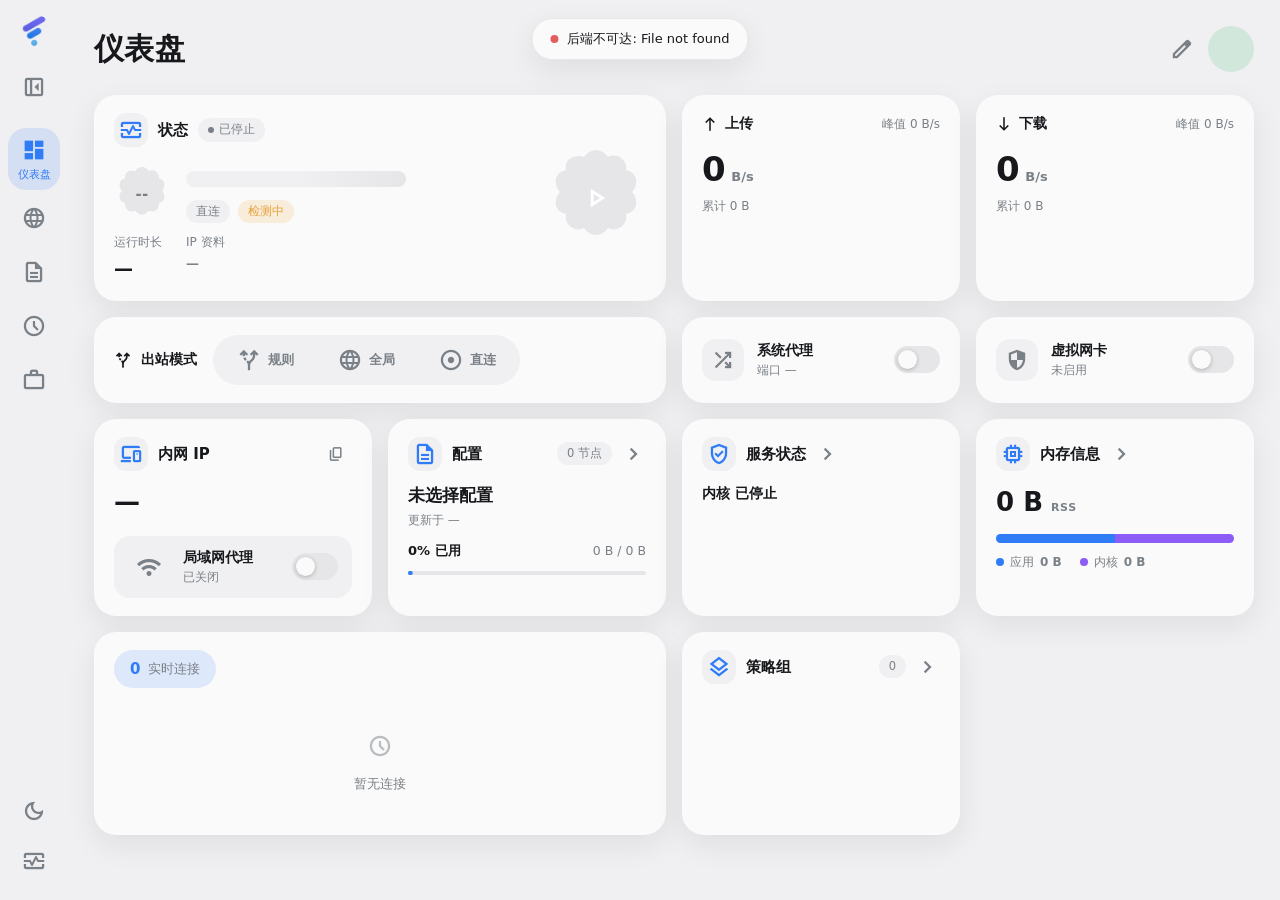
==== luci-app-flclash/webui/index.html @ 81f73d1d "refactor(ci)!: single-package apk via official Rust SDK, ImmortalWrt stable+snapshot - merge flclash" ====
<!doctype html>
<html lang="zh-CN" data-theme="dark">
<head>
  <meta charset="utf-8">
  <meta name="viewport" content="width=device-width, initial-scale=1, viewport-fit=cover">
  <meta name="theme-color" content="#0b0b0d">
  <meta name="flclash-api-base" content="/flclash/api">
  <title>FlClash</title>
  <link rel="preload" href="fonts/material-symbols.woff2" as="font" type="font/woff2" crossorigin>
  <link rel="icon" href="img/icon.png" type="image/png">
  <link rel="stylesheet" href="css/app.css">
  <link rel="stylesheet" href="css/views.css">
</head>
<body>
  <div class="app-shell">
    <aside class="rail" id="rail">
      <div class="brand" aria-hidden="true"><img src="img/icon.png" alt="" width="30" height="30"></div>
      <button class="rail-btn rail-top" id="rail-collapse" type="button" aria-label="收起导航" data-icon="sidebar"></button>
      <nav class="rail-nav" id="rail-nav" aria-label="主导航"></nav>
      <div class="rail-foot">
        <button class="rail-btn" id="rail-theme" type="button" aria-label="切换主题" data-icon="theme"></button>
        <button class="rail-btn" id="rail-status" type="button" aria-label="核心状态" data-icon="status"></button>
      </div>
    </aside>

    <main class="main">
      <header class="app-header">
        <div class="header-copy">
          <h1 id="page-title">仪表盘</h1>
          <div class="header-mini" id="header-mini" aria-hidden="true">
            <span class="mini-row"><i data-icon="arrowUp" data-icon-size="12"></i><b id="mini-up">0 B/s</b></span>
            <span class="mini-row"><i data-icon="arrowDown" data-icon-size="12"></i><b id="mini-down">0 B/s</b></span>
          </div>
          <p class="header-sub" id="page-sub"></p>
        </div>
        <div class="header-actions">
          <div class="header-traffic" id="header-traffic" aria-hidden="true"></div>
          <button class="icon-button layout-edit" id="layout-edit" type="button" aria-label="编辑仪表盘" title="编辑仪表盘" data-icon="edit"></button>
          <button class="round-action is-ok" id="core-status" type="button" aria-label="核心状态" title="核心状态"></button>
        </div>
      </header>
      <section class="view-root" id="view-root" aria-live="polite"></section>
    </main>
  </div>

  <nav class="bottom-nav" id="bottom-nav" aria-label="移动导航"></nav>

  <div class="sheet-backdrop" id="sheet-backdrop" hidden></div>
  <section class="sheet" id="sheet" role="dialog" aria-modal="true" aria-hidden="true" aria-labelledby="sheet-title">
    <header class="sheet-head">
      <div class="sheet-handle" aria-hidden="true"></div>
      <h2 class="sheet-title" id="sheet-title"></h2>
      <button class="icon-button" id="sheet-close" type="button" aria-label="关闭" data-icon="close"></button>
    </header>
    <div class="sheet-body" id="sheet-body"></div>
  </section>

  <div class="toast-stack" id="toast-stack" aria-live="polite"></div>
  <div class="boot-splash" id="boot-splash"><span class="spinner"></span></div>

  <script src="js/config.js"></script>
  <script src="js/icons.js"></script>
  <script src="js/ui.js"></script>
  <script src="js/mock.js"></script>
  <script src="js/api.js"></script>
  <script src="js/views/proxies.js"></script>
  <script src="js/views/profiles.js"></script>
  <script src="js/views/requests.js"></script>
  <script src="js/views/logs.js"></script>
  <script src="js/views/rules.js"></script>
  <script src="js/views/dns.js"></script>
  <script src="js/views/tools.js"></script>
  <script src="js/views/settings.js"></script>
  <script src="js/views.js"></script>
  <script src="js/app.js"></script>
</body>
</html>
---- luci-app-flclash/webui/css/app.css ----
/* FlClash WebUI — design system & shell. Tokens mirror the desktop client:
 * light/dark Material palettes, 24px cards, pill segments, nav rail. */

:root {
  --radius-card: 22px;
  --radius-tile: 16px;
  --radius-pill: 999px;
  --primary: #2f7cf6;
  --primary-soft: rgba(47, 124, 246, 0.14);
  --ok: #2fb56b;
  --ok-soft: rgba(47, 181, 107, 0.16);
  --warn: #e8a23b;
  --warn-soft: rgba(232, 162, 59, 0.16);
  --bad: #e35d5d;
  --bad-soft: rgba(227, 93, 93, 0.16);
  --chart-up: #2f7cf6;
  --chart-down: #8b5cf6;
  --ease: cubic-bezier(0.22, 0.61, 0.36, 1);
}

html[data-theme='light'] {
  color-scheme: light;
  /* SurfaceLevel tones: page 94 / card 98 / block / inset */
  --bg: #f0f0f2;
  --bg-soft: #e9e9ec;
  --card: #fafafa;
  --tile: #f0f0f2;
  --tile-deep: #e6e6e9;
  --text: #17181c;
  --muted: #7a8087;
  --line: rgba(23, 24, 28, 0.08);
  --scrim: rgba(0, 0, 0, 0.32);
  --shadow: 0 10px 30px rgba(23, 24, 28, 0.08);
}

html[data-theme='dark'] {
  color-scheme: dark;
  /* Dark only lightens: tones 6 / 15 / 21 / 27 */
  --bg: #101010;
  --bg-soft: #17171a;
  --card: #26262b;
  --tile: #36363c;
  --tile-deep: #45454c;
  --text: #f2f3f5;
  --muted: #9aa0a9;
  --line: rgba(242, 243, 245, 0.07);
  --primary: #4a8cf7;
  --primary-soft: rgba(74, 140, 247, 0.20);
  --shadow: 0 12px 34px rgba(0, 0, 0, 0.42);
}

* { box-sizing: border-box; -webkit-tap-highlight-color: transparent; }

@font-face {
  font-family: 'Material Symbols Outlined';
  font-style: normal;
  font-weight: 100 700;
  src: url('../fonts/material-symbols.woff2') format('woff2');
  font-display: block;
}

.ms {
  font-family: 'Material Symbols Outlined';
  font-weight: normal;
  font-style: normal;
  /* Material Symbols glyphs sit ~0.16em below the em-box center because the
   * font baseline is low. Compensate so the ink is geometrically centered in
   * any fixed square box. flex centering + translateY gives true 1:1 centering. */
  line-height: 1;
  display: inline-flex;
  align-items: center;
  justify-content: center;
  flex: 0 0 auto;
  white-space: nowrap;
  letter-spacing: normal;
  text-transform: none;
  word-wrap: normal;
  direction: ltr;
  -webkit-font-feature-settings: 'liga';
  -webkit-font-smoothing: antialiased;
  font-variation-settings: 'FILL' 0, 'wght' 500, 'GRAD' 0, 'opsz' 24;
  user-select: none;
}
.is-active .ms, .is-on .ms, .ms.fill { font-variation-settings: 'FILL' 1, 'wght' 500, 'GRAD' 0, 'opsz' 24; }

html, body {
  margin: 0;
  padding: 0;
  background: var(--bg);
  color: var(--text);
  font-family: 'PingFang SC', 'Microsoft YaHei', 'Segoe UI', system-ui, -apple-system, sans-serif;
  font-size: 14px;
  line-height: 1.5;
  overflow-x: clip;
  transition: background 0.3s var(--ease), color 0.3s var(--ease);
}

button { font-family: inherit; color: inherit; }
svg { display: block; }

/* ------------------------------------------------------------------ shell */

.app-shell {
  display: flex;
  min-height: 100vh;
}

/* Navigation rail (desktop) — icon-only, narrow, like the desktop client */
.rail {
  width: 68px;
  flex: 0 0 68px;
  display: flex;
  flex-direction: column;
  align-items: center;
  padding: 14px 0 18px;
  gap: 10px;
  position: sticky;
  top: 0;
  height: 100vh;
}

.rail-top { margin-bottom: 2px; }
.rail .brand { margin: 2px 0 4px; }
.rail .brand img { border-radius: 9px; }

.rail-btn {
  width: 42px; height: 42px;
  display: grid; place-items: center;
  border: none; background: transparent;
  border-radius: 14px;
  color: var(--muted);
  cursor: pointer;
  transition: background 0.2s var(--ease), color 0.2s var(--ease), transform 0.15s var(--ease);
}
.rail-btn:hover { background: var(--tile); color: var(--text); }
.rail-btn:active { transform: scale(0.92); }
.rail-btn.is-off { color: var(--warn); }

.rail-nav {
  display: flex; flex-direction: column; gap: 6px;
  margin-top: 8px;
  flex: 1;
}

.rail-item {
  width: 52px;
  padding: 10px 0 8px;
  display: flex; flex-direction: column; align-items: center; gap: 3px;
  border: none; background: transparent;
  border-radius: 18px;
  color: var(--muted);
  cursor: pointer;
  position: relative;
  transition: background 0.22s var(--ease), color 0.22s var(--ease);
}
.rail-item .rail-label { font-size: 0px; letter-spacing: 0; }
.rail-item:hover .rail-label { font-size: 10.5px; }
.rail-item:hover { color: var(--text); }
.rail-item.is-active {
  color: var(--primary);
  background: var(--primary-soft);
}
.rail-item.is-active .rail-label { font-size: 10.5px; color: var(--primary); }

.rail-foot { display: flex; flex-direction: column; align-items: center; gap: 8px; }
.rail-version { font-size: 10px; color: var(--muted); opacity: 0.7; }

/* Main column */
.main {
  flex: 1;
  min-width: 0;
  display: flex;
  flex-direction: column;
  padding: 0 26px 34px;
  max-width: 1280px;
  margin: 0 auto;
}

.app-header {
  display: flex;
  align-items: flex-start;
  justify-content: space-between;
  padding: 26px 0 20px;
  gap: 16px;
}

.header-copy h1 {
  margin: 0;
  font-size: 30px;
  font-weight: 800;
  letter-spacing: 0.01em;
}

.header-sub { margin: 4px 0 0; color: var(--muted); font-size: 13px; }

.header-mini { display: none; gap: 10px; margin-top: 6px; }
.header-mini .mini-row { display: inline-flex; align-items: center; gap: 4px; color: var(--muted); font-size: 12px; }
.header-mini .mini-row b { color: var(--text); font-weight: 600; }
.header-mini .mini-row i { display: inline-grid; place-items: center; }

.header-actions { display: flex; align-items: center; gap: 12px; }

.header-traffic { display: flex; gap: 14px; }
.header-traffic span {
  display: inline-flex; align-items: center; gap: 6px;
  font-size: 12.5px; color: var(--muted);
  background: var(--card);
  border: 1px solid var(--line);
  padding: 7px 12px;
  border-radius: var(--radius-pill);
}
.header-traffic b { font-weight: 600; color: var(--text); font-variant-numeric: tabular-nums; }

.round-action {
  width: 46px; height: 46px;
  border-radius: 50%;
  border: none;
  display: grid; place-items: center;
  background: var(--tile);
  color: var(--muted);
  cursor: pointer;
  transition: transform 0.15s var(--ease), background 0.2s var(--ease), color 0.2s var(--ease);
}
.round-action:active { transform: scale(0.9); }
.round-action.is-ok { background: var(--ok-soft); color: var(--ok); }
.round-action.is-warn { background: var(--warn-soft); color: var(--warn); }

/* View root */
.view-root {
  flex: 1;
  opacity: 0;
  transform: translateY(8px);
  transition: opacity 0.3s var(--ease), transform 0.3s var(--ease);
}
.view-root.view-in { opacity: 1; transform: none; }

/* Card entrance stagger (Material-like) */
@keyframes rise {
  from { opacity: 0; transform: translateY(12px) scale(0.985); }
  to { opacity: 1; transform: none; }
}
.view-in .dash-row > .card,
.view-in .page > * { animation: rise 0.45s var(--ease) both; }
.view-in .dash-row:nth-child(1) > .card:nth-child(2),
.view-in .page > *:nth-child(2) { animation-delay: 0.06s; }
.view-in .dash-row:nth-child(1) > .card:nth-child(3) { animation-delay: 0.12s; }
.view-in .dash-row:nth-child(2) > .card:nth-child(2) { animation-delay: 0.16s; }
.view-in .dash-row:nth-child(2) > .card:nth-child(3) { animation-delay: 0.22s; }
.view-in .dash-row:nth-child(3) > .card:nth-child(2) { animation-delay: 0.26s; }
.view-in .dash-row:nth-child(3) > .card:nth-child(3) { animation-delay: 0.32s; }
.view-in .dash-row:nth-child(3) > .card:nth-child(4) { animation-delay: 0.38s; }
.view-in .dash-row:nth-child(4) > .card:nth-child(2) { animation-delay: 0.42s; }

.dashboard .card.is-hidden { display: none; }

/* Bottom nav (mobile) — FlClash floating pill with sliding highlight. */
.bottom-nav {
  display: none;
  position: fixed;
  left: 12px; right: 12px;
  bottom: calc(10px + env(safe-area-inset-bottom));
  z-index: 40;
  height: 64px;
  border-radius: 999px;
  justify-content: space-around;
  align-items: center;
  padding: 6px 8px;
  background: color-mix(in srgb, var(--tile-deep) 92%, #000);
  box-shadow: 0 10px 30px rgba(0, 0, 0, 0.42), inset 0 0 0 0.5px rgba(242, 243, 245, 0.06);
  backdrop-filter: blur(18px);
}

/* Sliding pill that sits behind the active tab. */
.nav-slider {
  position: absolute;
  top: 6px; bottom: 6px;
  left: 0;
  width: 88px;
  border-radius: 999px;
  background: var(--tile);
  box-shadow: 0 2px 10px rgba(0, 0, 0, 0.25);
  transform: translateX(0);
  transition: transform 0.34s var(--ease);
  pointer-events: none;
}

.bottom-item {
  position: relative;
  z-index: 1;
  flex: 1;
  height: 100%;
  border: none;
  background: transparent;
  color: #c2c6d5;
  padding: 0;
  cursor: pointer;
  display: flex;
  flex-direction: column;
  align-items: center;
  justify-content: center;
  gap: 3px;
}
.nav-glyph { display: grid; place-items: center; width: 26px; height: 26px; }
.nav-glyph .ms {
  font-size: 25px; width: 25px; height: 25px;
  color: #c2c6d5;
  transition: color 0.28s var(--ease), transform 0.34s var(--ease);
}
.nav-label {
  font-size: 11px; font-weight: 600;
  line-height: 1.1;
  white-space: nowrap;
  transition: color 0.28s var(--ease), font-weight 0.2s var(--ease);
}
/* Active tab: blue filled glyph + blue label, subtle icon lift. */
.bottom-item.is-active .nav-glyph .ms {
  color: var(--primary);
  font-variation-settings: 'FILL' 1, 'wght' 500, 'GRAD' 0, 'opsz' 24;
  transform: translateY(-1px) scale(1.06);
}
.bottom-item.is-active .nav-label { color: var(--primary); font-weight: 700; }
.bottom-item:active .nav-glyph .ms { transform: scale(0.86); }

html[data-theme='light'] .bottom-item { color: #6c7079; }
html[data-theme='light'] .nav-glyph .ms { color: #6c7079; }
html[data-theme='light'] .bottom-item.is-active .nav-glyph .ms,
html[data-theme='light'] .bottom-item.is-active .nav-label { color: var(--primary); }

/* ------------------------------------------------------------------- cards */

.card {
  background: var(--card);
  border-radius: var(--radius-card);
  padding: 18px 20px;
  box-shadow: var(--shadow);
  position: relative;
  transition: transform 0.2s var(--ease), box-shadow 0.2s var(--ease);
}

.card.is-tappable { cursor: pointer; }
.card.is-tappable:hover { transform: translateY(-2px); }
.card.is-flush { padding-bottom: 8px; overflow: hidden; }

.card-head {
  display: flex; align-items: center; gap: 10px;
  margin-bottom: 12px;
  min-height: 26px;
}
.card-head .glyph {
  width: 34px; height: 34px;
  display: grid; place-items: center;
  background: var(--tile);
  color: var(--primary);
  border-radius: 12px;
  flex: 0 0 34px;
}
.card-head .glyph svg { width: 17px; height: 17px; }
.card-title { font-weight: 700; font-size: 15px; }
.card-end { margin-left: auto; display: flex; align-items: center; gap: 8px; }
.chevron { color: var(--muted); display: inline-grid; place-items: center; }

/* chips */
.chip {
  display: inline-flex; align-items: center; gap: 5px;
  font-size: 11.5px;
  padding: 3px 10px;
  border-radius: var(--radius-pill);
  background: var(--tile);
  color: var(--muted);
  white-space: nowrap;
}
.chip-plain { background: transparent; border: 1px solid var(--line); }
.chip.is-ok { background: var(--ok-soft); color: var(--ok); }
.chip.is-warn { background: var(--warn-soft); color: var(--warn); }
.chip.is-bad { background: var(--bad-soft); color: var(--bad); }
.chip.is-primary { background: var(--primary-soft); color: var(--primary); }
.chip-dot { width: 6px; height: 6px; border-radius: 50%; background: currentColor; }

.icon-button {
  width: 32px; height: 32px;
  display: inline-grid; place-items: center;
  border: none; background: transparent;
  color: var(--muted);
  border-radius: 10px;
  cursor: pointer;
  transition: background 0.2s var(--ease), color 0.2s var(--ease), transform 0.12s var(--ease);
}
.icon-button:hover { background: var(--tile); color: var(--text); }
.icon-button:active { transform: scale(0.88); }
.icon-button.is-danger:hover { background: var(--bad-soft); color: var(--bad); }
.icon-button.is-spinning svg { animation: spin 0.9s linear infinite; }

@keyframes spin { to { transform: rotate(360deg); } }

.letter-tile {
  width: 34px; height: 34px;
  flex: 0 0 34px;
  display: grid; place-items: center;
  border-radius: 12px;
  background: var(--tile);
  color: var(--text);
  font-weight: 700;
  font-size: 14px;
}

/* switches (M3) */
.switch {
  width: 46px; height: 27px;
  border-radius: var(--radius-pill);
  border: none;
  background: var(--tile-deep);
  position: relative;
  cursor: pointer;
  transition: background 0.22s var(--ease);
  flex: 0 0 46px;
}
.switch .thumb {
  position: absolute;
  top: 4px; left: 4px;
  width: 19px; height: 19px;
  border-radius: 50%;
  background: var(--card);
  box-shadow: 0 1px 4px rgba(0, 0, 0, 0.25);
  transition: transform 0.22s var(--ease), width 0.22s var(--ease);
}
.switch.is-on { background: var(--primary); }
.switch.is-on .thumb { transform: translateX(19px); width: 21px; height: 21px; top: 3px; background: #fff; }

/* buttons */
.btn {
  display: inline-flex; align-items: center; gap: 6px;
  border: 1px solid var(--line);
  background: var(--card);
  color: var(--text);
  padding: 8px 16px;
  border-radius: var(--radius-pill);
  font-size: 13px;
  font-weight: 600;
  cursor: pointer;
  transition: transform 0.15s var(--ease), background 0.2s var(--ease), opacity 0.2s;
}
.btn:active { transform: scale(0.95); }
.btn:disabled { opacity: 0.55; cursor: default; }
.btn.is-primary { background: var(--primary); border-color: var(--primary); color: #fff; }
.btn.is-danger { background: transparent; border-color: var(--bad); color: var(--bad); }
.btn.is-ghost { background: transparent; border-color: transparent; color: var(--muted); }
.btn.is-ghost:hover { color: var(--text); background: var(--tile); }
.btn.btn-sm { padding: 6px 13px; font-size: 12px; }

/* core online-update progress */
.update-progress { padding: 4px 16px 16px; }
.update-bar { height: 5px; border-radius: 99px; background: var(--tile); overflow: hidden; }
.update-bar > span { display: block; height: 100%; width: 0; background: var(--primary); border-radius: 99px; transition: width 0.4s var(--ease); }
.update-log {
  margin: 10px 0 0; padding: 10px 12px; max-height: 130px; overflow: auto;
  background: var(--tile); border: 1px solid var(--line); border-radius: 12px;
  font-size: 11.5px; line-height: 1.5; color: var(--muted); white-space: pre-wrap;
  font-family: ui-monospace, SFMono-Regular, Menlo, Consolas, monospace;
}

.input, .select {
  border: 1px solid var(--line);
  background: var(--tile);
  color: var(--text);
  border-radius: 12px;
  padding: 9px 13px;
  font-size: 13.5px;
  outline: none;
  font-family: inherit;
  transition: border-color 0.2s var(--ease), background 0.2s var(--ease);
}
.input:focus, .select:focus { border-color: var(--primary); }
.input-num { width: 120px; text-align: right; }

.search {
  display: flex; align-items: center; gap: 8px;
  background: var(--tile);
  border: 1px solid var(--line);
  border-radius: var(--radius-pill);
  padding: 0 14px;
  flex: 0 1 260px;
  color: var(--muted);
}
.search .input { border: none; background: transparent; flex: 1; padding: 9px 0; }

/* segments */
.segmented {
  display: inline-flex;
  background: var(--tile);
  border-radius: var(--radius-pill);
  padding: 4px;
  gap: 4px;
}
.segment {
  display: inline-flex; align-items: center; gap: 7px;
  border: none; background: transparent;
  color: var(--muted);
  padding: 9px 20px;
  border-radius: var(--radius-pill);
  font-size: 13px; font-weight: 600;
  cursor: pointer;
  transition: background 0.22s var(--ease), color 0.22s var(--ease), transform 0.15s var(--ease);
}
.segment:active { transform: scale(0.96); }
.segment.is-active { background: var(--primary); color: #fff; box-shadow: 0 4px 14px var(--primary-soft); }
.seg-icon { display: inline-grid; place-items: center; }
.seg-icon svg { width: 15px; height: 15px; }

.seg-chips {
  display: flex; gap: 8px;
  overflow-x: auto;
  padding: 2px 2px 10px;
  scrollbar-width: none;
}
.seg-chips::-webkit-scrollbar { display: none; }
.seg-chip {
  border: 1px solid var(--line);
  background: var(--card);
  color: var(--muted);
  border-radius: var(--radius-pill);
  padding: 8px 16px;
  font-size: 13px;
  cursor: pointer;
  white-space: nowrap;
  display: inline-flex; flex-direction: column; align-items: center; gap: 1px;
  transition: all 0.2s var(--ease);
}
.seg-chip-name { font-weight: 600; }
.seg-chip-now { font-size: 10.5px; opacity: 0.75; }
.seg-chip.is-active {
  background: var(--primary);
  border-color: var(--primary);
  color: #fff;
}

/* dashboard grid */
.dashboard { display: flex; flex-direction: column; gap: 16px; }
.dash-row { display: grid; gap: 16px; grid-template-columns: repeat(4, 1fr); }
.dash-row .span-2 { grid-column: span 2; }
.dash-row.is-control .mode-bar { grid-column: span 2; }
.dash-row.is-tables .card:first-child { grid-column: span 2; }

/* status card */
.status-card { overflow: hidden; }
.status-inner { display: flex; align-items: stretch; gap: 10px; min-height: 168px; }
.status-main { flex: 1; min-width: 0; display: flex; flex-direction: column; }
.status-head { display: flex; align-items: center; gap: 10px; }
.status-head .glyph {
  width: 34px; height: 34px;
  display: grid; place-items: center;
  background: var(--tile);
  color: var(--primary);
  border-radius: 12px;
}
.status-head .glyph svg { width: 17px; height: 17px; }

.status-ip-row { display: flex; align-items: center; gap: 16px; margin: 18px 0 10px; }
.country-badge {
  position: relative;
  width: 56px; height: 56px;
  display: grid; place-items: center;
  color: var(--tile-deep);
  flex: 0 0 56px;
}
.flower-mask { position: absolute; inset: 0; width: 100%; height: 100%; }
.country-code {
  position: relative;
  font-weight: 800;
  font-size: 15px;
  color: var(--muted);
  letter-spacing: 0.02em;
}
.is-running .country-code { color: var(--text); }
.is-running .country-badge { color: var(--tile-deep); }

.ip-stack { display: flex; flex-direction: column; gap: 7px; min-width: 0; }
.ip-text {
  border: none; background: transparent;
  font-size: 24px; font-weight: 800;
  letter-spacing: 0.01em;
  color: var(--text);
  text-align: left;
  padding: 0;
  cursor: pointer;
  font-variant-numeric: tabular-nums;
  word-break: break-all;
}
.ip-chips { display: flex; gap: 8px; }

.status-cells { display: flex; gap: 24px; margin-top: auto; }
.status-cell { min-width: 0; }
.status-cell:first-child { flex: 0 0 auto; }
.status-cell-label { font-size: 12px; color: var(--muted); margin-bottom: 3px; }
.status-cell-value { font-size: 19px; font-weight: 800; font-variant-numeric: tabular-nums; }
.status-cell-value.is-muted {
  color: var(--muted); font-size: 13px; font-weight: 600;
  overflow: hidden; text-overflow: ellipsis; white-space: nowrap;
  max-width: 100%;
}

.sk-line {
  display: inline-block;
  height: 16px;
  border-radius: 8px;
  background: linear-gradient(90deg, var(--tile) 25%, var(--tile-deep) 50%, var(--tile) 75%);
  background-size: 200% 100%;
  animation: shimmer 1.4s infinite;
}
@keyframes shimmer { to { background-position: -200% 0; } }

/* flower FAB */
.start-toggle {
  align-self: center;
  width: 100px; height: 100px;
  flex: 0 0 100px;
  border: none;
  background: transparent;
  cursor: pointer;
  position: relative;
  display: grid; place-items: center;
  color: var(--tile-deep);
  transition: transform 0.18s var(--ease);
}
.start-toggle:active { transform: scale(0.9); }
.flower-bg { position: absolute; inset: 0; width: 100%; height: 100%; transition: color 0.25s var(--ease); }
.start-toggle.is-running { color: var(--primary); filter: drop-shadow(0 8px 18px var(--primary-soft)); }
.start-glyph { position: relative; color: #fff; display: grid; place-items: center; }

/* speed cards */
.speed-card { display: flex; flex-direction: column; padding-bottom: 0; overflow: hidden; }
.speed-head { display: flex; align-items: center; justify-content: space-between; }
.speed-label { display: inline-flex; align-items: center; gap: 7px; font-weight: 700; font-size: 14px; }
.speed-label svg { color: var(--primary); }
.speed-card.is-down .speed-label svg { color: var(--chart-down); }
.peak { font-size: 12px; color: var(--muted); font-variant-numeric: tabular-nums; }
.speed-figure { display: flex; align-items: baseline; gap: 6px; margin: 10px 0 2px; }
.speed-value { font-size: 34px; font-weight: 800; font-variant-numeric: tabular-nums; letter-spacing: -0.01em; }
.speed-unit { color: var(--muted); font-size: 13px; font-weight: 600; }
.speed-total { font-size: 12px; color: var(--muted); font-variant-numeric: tabular-nums; }
.speed-chart { height: 56px; margin: 12px -20px 0; position: relative; }
.chart-svg { width: 100%; height: 100%; }

.speed-tiles { display: grid; grid-template-columns: 1fr 1fr; gap: 12px; }
.speed-tile {
  background: var(--tile);
  border-radius: var(--radius-tile);
  padding: 14px 16px 0;
  overflow: hidden;
  display: flex; flex-direction: column;
}
.speed-tile .speed-figure { margin: 6px 0 0; }
.speed-tile .speed-value { font-size: 26px; }
.speed-tile .speed-chart { height: 46px; margin: 10px -16px 0; }

/* mode bar */
.mode-bar { display: flex; align-items: center; gap: 16px; }
.mode-title { display: inline-flex; align-items: center; gap: 9px; font-weight: 700; }
.mode-title svg { color: var(--primary); }

/* takeover tiles */
.takeover-tile { display: flex; align-items: center; gap: 13px; }
.tile-icon {
  width: 42px; height: 42px;
  flex: 0 0 42px;
  display: grid; place-items: center;
  border-radius: 14px;
  background: var(--tile);
  color: var(--muted);
  transition: background 0.25s var(--ease), color 0.25s var(--ease);
}
.tile-icon.is-on { background: var(--primary); color: #fff; }
.tile-copy { display: flex; flex-direction: column; min-width: 0; flex: 1; }
.tile-title { font-weight: 700; font-size: 14px; }
.tile-sub { font-size: 12px; color: var(--muted); }

/* intranet */
.ip-figure { font-size: 26px; font-weight: 800; font-variant-numeric: tabular-nums; margin: 4px 0 14px; }
.sub-switch { display: flex; align-items: center; gap: 13px; background: var(--tile); border-radius: var(--radius-tile); padding: 10px 14px; }

/* profile card */
.profile-name { font-size: 17px; font-weight: 800; margin-bottom: 3px; }
.profile-meta { display: flex; gap: 14px; font-size: 12px; color: var(--muted); margin-bottom: 12px; }
.profile-usage { display: flex; flex-direction: column; gap: 6px; }
.usage-row { display: flex; justify-content: space-between; align-items: baseline; font-size: 12.5px; color: var(--muted); }
.usage-row strong { color: var(--text); font-size: 13px; }
.wave { width: 100%; height: 12px; }
.wave-track { fill: var(--tile-deep); }
.wave-fill { fill: var(--primary); }

/* service card */
.service-list { display: flex; flex-direction: column; gap: 8px; }
.service-row { display: flex; align-items: center; gap: 10px; }
.tile-copy .tile-title { font-weight: 600; }
.service-value { margin-left: auto; font-weight: 700; font-size: 13px; color: var(--ok); }
.service-value.is-bad { color: var(--bad); }

/* memory */
.memory-value { font-size: 26px; font-weight: 800; display: flex; align-items: baseline; gap: 8px; }
.memory-unit { font-size: 11px; color: var(--muted); font-weight: 700; letter-spacing: 0.06em; }
.memory-bar { height: 9px; border-radius: 6px; background: var(--tile-deep); overflow: hidden; display: flex; margin: 12px 0 10px; }
.memory-seg.app { background: var(--primary); }
.memory-seg.core { background: var(--chart-down); }
.memory-legend { display: flex; gap: 18px; font-size: 12px; color: var(--muted); }
.legend-item { display: inline-flex; align-items: center; gap: 6px; }
.legend-dot { width: 8px; height: 8px; border-radius: 50%; background: var(--primary); }
.legend-dot.core { background: var(--chart-down); }

/* stat pills + tables */
.stat-pairs { display: flex; gap: 10px; padding-bottom: 12px; }
.stat-pill {
  display: inline-flex; align-items: center; gap: 8px;
  background: var(--tile);
  border-radius: var(--radius-pill);
  padding: 8px 16px;
}
.stat-pill.is-primary { background: var(--primary-soft); }
.stat-count { font-weight: 800; font-size: 15px; color: var(--primary); font-variant-numeric: tabular-nums; }
.stat-label { font-size: 12.5px; color: var(--muted); }

.table-wrap { margin: 0 -20px; padding: 0 20px; overflow-x: auto; }
table.data { width: 100%; border-collapse: collapse; font-size: 13px; }
table.data th {
  text-align: left;
  color: var(--muted);
  font-weight: 600;
  font-size: 11.5px;
  padding: 8px 10px;
  border-bottom: 1px solid var(--line);
  white-space: nowrap;
}
table.data td { padding: 9px 10px; border-bottom: 1px solid var(--line); white-space: nowrap; max-width: 260px; overflow: hidden; text-overflow: ellipsis; }
table.data tr:last-child td { border-bottom: none; }
table.data .num { text-align: right; font-variant-numeric: tabular-nums; }
table.data .is-muted { color: var(--muted); }
.table-more { text-align: center; color: var(--muted); font-size: 12px; padding: 10px 0; }

/* groups card */
.group-list { display: flex; flex-direction: column; gap: 8px; }
.group-row { display: flex; align-items: center; gap: 11px; }
.group-copy { display: flex; flex-direction: column; min-width: 0; }
.group-name { font-weight: 700; font-size: 13.5px; white-space: nowrap; overflow: hidden; text-overflow: ellipsis; }
.group-now { font-size: 11.5px; color: var(--muted); white-space: nowrap; overflow: hidden; text-overflow: ellipsis; }
.group-row .chip { margin-left: auto; }

/* empty / skeleton */
.empty {
  display: flex; flex-direction: column; align-items: center; gap: 10px;
  color: var(--muted);
  padding: 34px 0;
  font-size: 13px;
}
.empty-icon { opacity: 0.5; }
.empty-icon svg { width: 34px; height: 34px; }

.skeleton { padding: 6px 0; }
.sk-row {
  height: 44px;
  border-radius: 14px;
  margin-bottom: 10px;
  background: linear-gradient(90deg, var(--tile) 25%, var(--tile-deep) 50%, var(--tile) 75%);
  background-size: 200% 100%;
  animation: shimmer 1.4s infinite;
}

/* --------------------------------------------------------------- mobile */

@media (max-width: 859px) {
  .rail { display: none; }
  .main { padding: 0 16px calc(90px + env(safe-area-inset-bottom)); }
  .app-header { padding: 20px 0 14px; }
  .header-copy h1 { font-size: 32px; }
  .header-mini { display: flex; flex-direction: column; gap: 1px; }
  .header-mini .mini-row { justify-content: flex-start; }
  .header-sub { display: none; }
  .header-traffic { display: none; }
  .bottom-nav { display: flex; }
  .dash-row { grid-template-columns: 1fr 1fr; }
  .dash-row .span-2, .dash-row.is-control .mode-bar { grid-column: span 2; }
  /* FAB pinned inside the status card's top-right corner, like the app */
  .status-inner { display: block; position: relative; }
  .status-main { padding-right: 84px; }
  .start-toggle {
    position: absolute;
    top: 8px;
    right: 6px;
    width: 72px; height: 72px;
    margin: 0;
  }
  .status-cells { gap: 20px; }
  .status-ip-row { margin: 14px 0 10px; }
}

@media (max-width: 560px) {
  .dash-row { grid-template-columns: 1fr; }
  .dash-row .span-2, .dash-row.is-control .mode-bar { grid-column: span 1; }
  .mode-bar { flex-direction: column; align-items: stretch; }
  .segmented { justify-content: space-between; }
  .segment { flex: 1; justify-content: center; padding: 9px 8px; }
}

/* ----------------------------------------------------------------- toast */

.toast-stack {
  position: fixed;
  top: 18px;
  left: 50%;
  transform: translateX(-50%);
  z-index: 90;
  display: flex;
  flex-direction: column;
  gap: 8px;
  align-items: center;
  pointer-events: none;
}
.toast {
  display: flex; align-items: center; gap: 9px;
  background: var(--card);
  color: var(--text);
  border: 1px solid var(--line);
  box-shadow: var(--shadow);
  border-radius: var(--radius-pill);
  padding: 10px 18px;
  font-size: 13px;
  opacity: 0;
  transform: translateY(-12px) scale(0.96);
  transition: opacity 0.24s var(--ease), transform 0.24s var(--ease);
  max-width: min(92vw, 480px);
}
.toast.is-in { opacity: 1; transform: none; }
.toast-dot { width: 8px; height: 8px; border-radius: 50%; background: var(--primary); flex: 0 0 8px; }
.toast.is-ok .toast-dot { background: var(--ok); }
.toast.is-error .toast-dot { background: var(--bad); }

/* ----------------------------------------------------------------- sheet */

.sheet-backdrop {
  position: fixed; inset: 0;
  background: var(--scrim, rgba(0, 0, 0, 0.32));
  z-index: 60;
  opacity: 0;
  visibility: hidden;
  pointer-events: none;
  transition: opacity 0.26s var(--ease), visibility 0s linear 0.26s;
}
.sheet-backdrop.is-in {
  opacity: 1;
  visibility: visible;
  pointer-events: auto;
  transition: opacity 0.26s var(--ease), visibility 0s;
}

.sheet {
  position: fixed;
  left: 0; right: 0; bottom: 0;
  z-index: 61;
  background: var(--card);
  border-radius: 26px 26px 0 0;
  padding: 10px 22px calc(22px + env(safe-area-inset-bottom));
  transform: translateY(102%);
  visibility: hidden;
  pointer-events: none;
  transition: transform 0.3s var(--ease), visibility 0s linear 0.3s;
  max-height: 86vh;
  overflow-y: auto;
  max-width: 560px;
  margin: 0 auto;
}
.sheet.is-in {
  transform: none;
  visibility: visible;
  pointer-events: auto;
  transition: transform 0.3s var(--ease), visibility 0s;
}
.sheet-head { display: flex; flex-direction: column; align-items: center; margin-bottom: 6px; }
.sheet-handle { width: 40px; height: 4px; border-radius: 2px; background: var(--tile-deep); margin-bottom: 12px; }
.sheet-title { margin: 0; font-size: 17px; font-weight: 800; align-self: flex-start; }
#sheet-close { position: absolute; top: 18px; right: 18px; }
.sheet-body { padding-top: 6px; }

/* Unsaved-changes guard bar (sticky inside the dialog). */
.unsaved-bar {
  position: sticky;
  top: 0;
  z-index: 5;
  display: flex;
  align-items: center;
  gap: 10px;
  background: var(--warn-soft);
  color: var(--warn);
  border: 1px solid var(--warn);
  border-radius: 14px;
  padding: 10px 14px;
  font-size: 12.5px;
  font-weight: 600;
  margin-bottom: 12px;
  opacity: 0;
  transform: translateY(-6px);
  transition: opacity 0.2s var(--ease), transform 0.2s var(--ease);
}
.unsaved-bar.is-shown { opacity: 1; transform: none; }
.unsaved-bar span { flex: 1; }
.unsaved-bar .btn { padding: 5px 12px; font-size: 12px; }

/* Desktop: the same dialog renders as a right-side drawer. Interaction
 * logic stays identical (explicit close only, unsaved guard). */
@media (min-width: 860px) {
  .sheet {
    top: 0;
    bottom: 0;
    left: auto;
    right: 0;
    width: clamp(340px, 38vw, 560px);
    max-height: none;
    border-radius: 26px 0 0 26px;
    transform: translateX(103%);
  }
  .sheet.is-in { transform: none; }
  .sheet-head { flex-direction: row; align-items: center; margin-bottom: 10px; }
  .sheet-handle { display: none; }
  .sheet-title { align-self: center; font-size: 18px; margin-right: auto; }
  #sheet-close { position: static; }
  .sheet-body { padding-top: 0; }
  html:not(.is-mobile-sheet) .sheet { max-height: 100vh; }
}
.sheet-note { color: var(--muted); font-size: 12.5px; margin: 10px 0; }
.sheet-actions { display: flex; gap: 10px; justify-content: flex-end; margin-top: 14px; }
.field { display: flex; flex-direction: column; gap: 6px; margin: 12px 0; }
.field label { font-size: 12.5px; color: var(--muted); font-weight: 600; }
.field .input { width: 100%; }
.kv { display: flex; justify-content: space-between; gap: 20px; padding: 8px 0; border-bottom: 1px solid var(--line); font-size: 13.5px; }
.kv:last-of-type { border-bottom: none; }
.kv .k { color: var(--muted); flex: 0 0 auto; }
.kv .v { text-align: right; word-break: break-all; min-width: 0; }

/* boot splash */
.boot-splash {
  position: fixed; inset: 0;
  z-index: 100;
  background: var(--bg);
  display: grid; place-items: center;
  transition: opacity 0.4s var(--ease);
}
.boot-splash.is-done { opacity: 0; pointer-events: none; }
.spinner {
  width: 34px; height: 34px;
  border-radius: 50%;
  border: 3px solid var(--tile-deep);
  border-top-color: var(--primary);
  animation: spin 0.8s linear infinite;
}

/* pressable + ripple */
.pressable { position: relative; overflow: hidden; cursor: pointer; }
.ripple {
  position: absolute;
  border-radius: 50%;
  background: currentColor;
  opacity: 0.14;
  transform: scale(0);
  animation: ripple 0.5s var(--ease) forwards;
  pointer-events: none;
}
@keyframes ripple { to { transform: scale(2.4); opacity: 0; } }

@media (prefers-reduced-motion: reduce) {
  * { animation: none !important; transition: none !important; }
}
---- luci-app-flclash/webui/css/views.css ----
/* FlClash WebUI — per-view styles (proxies / profiles / requests / logs /
 * rules / dns / tools / settings). */

.view { padding-bottom: 26px; }
.page { display: flex; flex-direction: column; gap: 14px; }

.page-toolbar {
  display: flex;
  align-items: center;
  gap: 10px;
  flex-wrap: wrap;
}
.grow { flex: 1; }
.muted { color: var(--muted); font-size: 12.5px; }
.row { display: flex; align-items: center; gap: 8px; flex-wrap: wrap; }
.col { display: flex; }

/* ------------------------------------------------------------- proxies */

.node-grid {
  display: grid;
  grid-template-columns: repeat(auto-fill, minmax(215px, 1fr));
  gap: 12px;
}

.node-card {
  background: var(--card);
  border-radius: var(--radius-tile);
  padding: 13px 15px;
  cursor: pointer;
  transition: transform 0.16s var(--ease), background 0.2s var(--ease);
}
.node-card:hover { transform: translateY(-2px); background: var(--tile); }
.node-card.is-active { background: var(--primary-soft); }
.node-card.is-active .ms { font-variation-settings: 'FILL' 1, 'wght' 500, 'GRAD' 0, 'opsz' 24; }
.node-top { display: flex; align-items: flex-start; justify-content: space-between; gap: 8px; }
.node-name {
  font-weight: 600;
  font-size: 13px;
  line-height: 1.35;
  word-break: break-all;
  display: -webkit-box;
  -webkit-line-clamp: 2;
  -webkit-box-orient: vertical;
  overflow: hidden;
}
.node-meta { display: flex; align-items: center; gap: 8px; margin-top: 10px; }

/* ------------------------------------------------------------- profiles */

.profile-list { display: flex; flex-direction: column; gap: 14px; }
.profile-item {
  background: var(--card);
  border-radius: var(--radius-card);
  padding: 16px 20px;
  display: flex;
  gap: 16px;
  align-items: stretch;
  transition: background 0.2s var(--ease);
}
.profile-item.is-active { background: var(--primary-soft); }
.profile-main { flex: 1; min-width: 0; display: flex; flex-direction: column; gap: 8px; }
.profile-actions {
  display: flex;
  flex-direction: column;
  align-items: stretch;
  justify-content: center;
  gap: 8px;
}
.profile-actions .btn { justify-content: center; }

/* ------------------------------------------------------------- requests */

/* handled by shared table styles */

/* ----------------------------------------------------------------- logs */

.log-list {
  background: var(--card);
  border-radius: var(--radius-card);
  box-shadow: var(--shadow);
  padding: 12px 16px;
  font-family: 'SFMono-Regular', Consolas, 'Liberation Mono', monospace;
  font-size: 12px;
  min-height: 340px;
  max-height: 60vh;
  overflow-y: auto;
}
.log-line { display: flex; gap: 10px; padding: 3.5px 0; border-bottom: 1px dashed var(--line); }
.log-line:last-child { border-bottom: none; }
.log-time { color: var(--muted); flex: 0 0 auto; }
.log-level { flex: 0 0 52px; font-weight: 700; }
.log-level.info { color: var(--primary); }
.log-level.warning, .log-level.warn { color: var(--warn); }
.log-level.error { color: var(--bad); }
.log-level.debug { color: var(--muted); }
.log-msg { word-break: break-all; white-space: pre-wrap; }

/* ----------------------------------------------------------------- dns */

.dns-history { display: flex; flex-direction: column; }
.dns-row {
  display: flex; align-items: center; gap: 12px;
  padding: 8px 2px;
  border-bottom: 1px solid var(--line);
  font-size: 12.5px;
}
.dns-row:last-child { border-bottom: none; }
.dns-time { color: var(--muted); flex: 0 0 auto; }
.dns-name { font-weight: 600; overflow: hidden; text-overflow: ellipsis; white-space: nowrap; }
.dns-answer { overflow: hidden; text-overflow: ellipsis; white-space: nowrap; color: var(--text); }
.dns-answer.is-fake { color: var(--warn); }
.dns-elapsed { margin-left: auto; color: var(--muted); flex: 0 0 auto; font-variant-numeric: tabular-nums; }

/* ----------------------------------------------------------------- rules */

/* handled by shared table styles */

/* ----------------------------------------------------------------- tools */

.tool-grid { display: grid; grid-template-columns: 1fr 1fr; gap: 12px; }
.tool-card {
  display: flex; align-items: center; gap: 13px;
  background: var(--card);
  border: none;
  border-radius: var(--radius-card);
  padding: 16px 18px;
  cursor: pointer;
  color: var(--text);
  text-align: left;
  transition: transform 0.16s var(--ease), background 0.2s var(--ease);
}
.tool-card:hover { background: var(--tile); }
.tool-card:hover { transform: translateY(-2px); }
.tool-card:active { transform: scale(0.97); }
.tool-card .tile-icon {
  width: 42px; height: 42px; flex: 0 0 42px;
  display: grid; place-items: center;
  border-radius: 14px;
  background: var(--primary-soft);
  color: var(--primary);
}
.tool-card .tile-icon svg { width: 20px; height: 20px; }
.tool-title { font-weight: 700; font-size: 14px; }
.tool-desc { font-size: 12px; color: var(--muted); }

/* ------------------------------------------------------------- settings */

.settings-group { margin-bottom: 6px; }
.settings-title {
  font-size: 12px;
  font-weight: 700;
  color: var(--muted);
  letter-spacing: 0.08em;
  margin: 8px 2px 8px;
}
.settings-card {
  background: var(--card);
  border-radius: var(--radius-card);
  box-shadow: var(--shadow);
  padding: 4px 20px;
}
.settings-row {
  display: flex;
  align-items: center;
  gap: 14px;
  padding: 13px 0;
  border-bottom: 1px solid var(--line);
}
.settings-row:last-child { border-bottom: none; }
.row-copy { flex: 1; min-width: 0; }
.row-title { font-weight: 600; font-size: 13.5px; }
.row-desc { font-size: 12px; color: var(--muted); }

@media (max-width: 560px) {
  .tool-grid { grid-template-columns: 1fr; }
  .profile-item { flex-direction: column; }
  .profile-actions { flex-direction: row; }
  .node-grid { grid-template-columns: 1fr 1fr; }
  .node-card { padding: 11px 12px; }
}
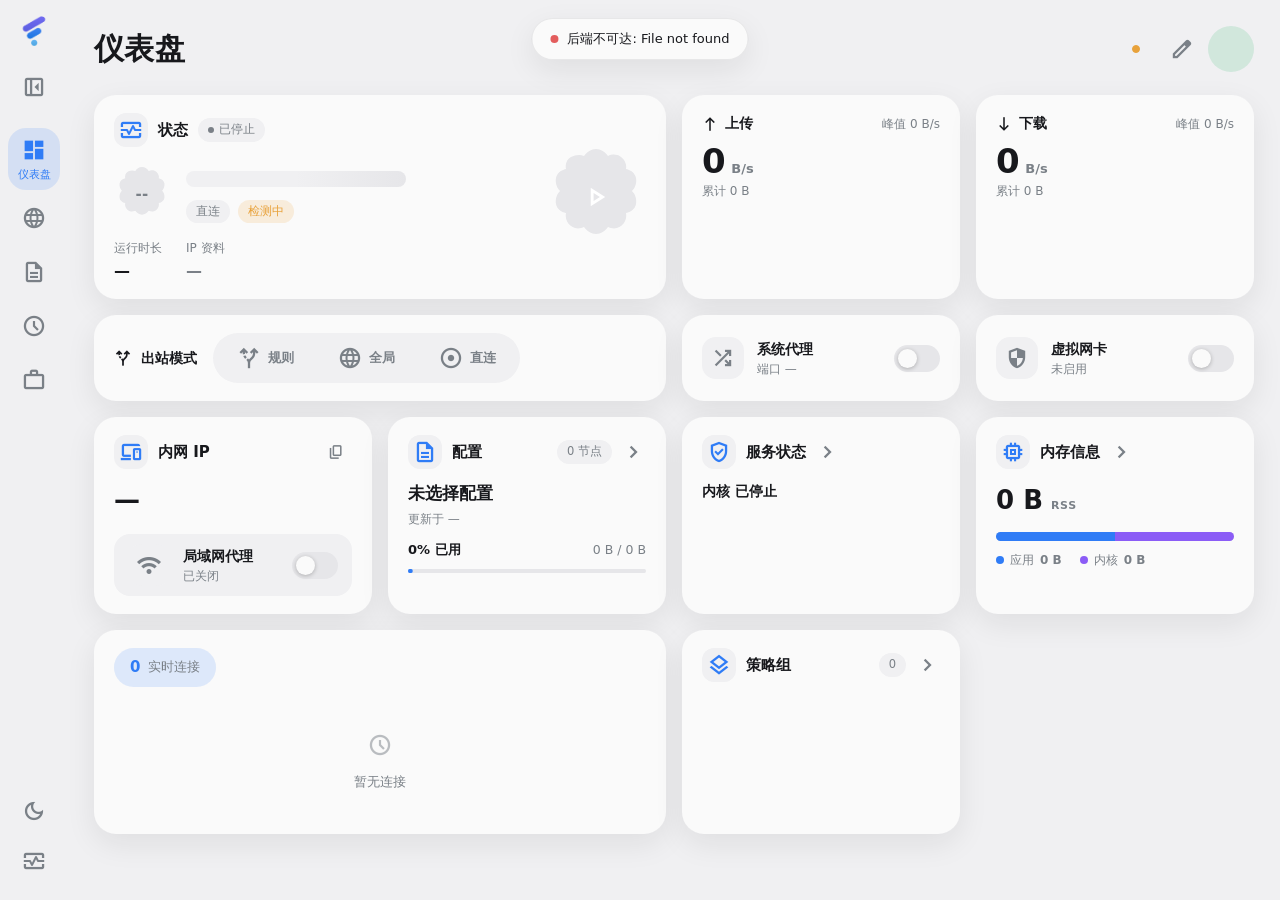
==== commit d3da7cec: "feat(webui+api): realtime channel, task lifecycle, reliable proxy switching, layout fixes Backend (f" ====
--- a/luci-app-flclash/webui/index.html
+++ b/luci-app-flclash/webui/index.html
@@ -34,6 +34,7 @@
           <p class="header-sub" id="page-sub"></p>
         </div>
         <div class="header-actions">
+          <span class="live-dot" id="live-dot" title="实时通道"></span>
           <div class="header-traffic" id="header-traffic" aria-hidden="true"></div>
           <button class="icon-button layout-edit" id="layout-edit" type="button" aria-label="编辑仪表盘" title="编辑仪表盘" data-icon="edit"></button>
           <button class="round-action is-ok" id="core-status" type="button" aria-label="核心状态" title="核心状态"></button>
@@ -63,6 +64,7 @@
   <script src="js/ui.js"></script>
   <script src="js/mock.js"></script>
   <script src="js/api.js"></script>
+  <script src="js/comm.js"></script>
   <script src="js/views/proxies.js"></script>
   <script src="js/views/profiles.js"></script>
   <script src="js/views/requests.js"></script>
--- a/luci-app-flclash/webui/css/app.css
+++ b/luci-app-flclash/webui/css/app.css
@@ -165,6 +165,13 @@
 .rail-foot { display: flex; flex-direction: column; align-items: center; gap: 8px; }
 .rail-version { font-size: 10px; color: var(--muted); opacity: 0.7; }
 
+/* Collapsed rail (rail-collapse button): glyphs only, no labels/version. */
+.rail.is-collapsed { width: 54px; flex-basis: 54px; }
+.rail.is-collapsed .rail-item { width: 44px; }
+.rail.is-collapsed .rail-label { display: none; }
+.rail.is-collapsed .rail-version { display: none; }
+.rail.is-collapsed .rail-nav { gap: 4px; }
+
 /* Main column */
 .main {
   flex: 1;
@@ -200,6 +207,31 @@
 
 .header-actions { display: flex; align-items: center; gap: 12px; }
 
+/* Realtime channel indicator: green pulse = WebSocket live, amber = retrying,
+ * grey = REST polling, hollow = mock mode. */
+.live-dot {
+  width: 8px; height: 8px;
+  border-radius: 50%;
+  flex: 0 0 8px;
+  background: transparent;
+  border: 1.5px solid var(--muted);
+  transition: background 0.2s var(--ease), border-color 0.2s var(--ease);
+  cursor: default;
+}
+.live-dot.is-live {
+  background: var(--ok);
+  border-color: var(--ok);
+  box-shadow: 0 0 0 0 var(--ok);
+  animation: live-pulse 2.4s var(--ease) infinite;
+}
+.live-dot.is-wait { background: var(--warn); border-color: var(--warn); animation: live-pulse 1.2s var(--ease) infinite; }
+.live-dot.is-mock { background: var(--muted); border-color: var(--muted); opacity: 0.5; }
+@keyframes live-pulse {
+  0% { box-shadow: 0 0 0 0 rgba(52, 199, 123, 0.45); }
+  70% { box-shadow: 0 0 0 7px rgba(52, 199, 123, 0); }
+  100% { box-shadow: 0 0 0 0 rgba(52, 199, 123, 0); }
+}
+
 .header-traffic { display: flex; gap: 14px; }
 .header-traffic span {
   display: inline-flex; align-items: center; gap: 6px;
@@ -228,6 +260,7 @@
 /* View root */
 .view-root {
   flex: 1;
+  min-width: 0;
   opacity: 0;
   transform: translateY(8px);
   transition: opacity 0.3s var(--ease), transform 0.3s var(--ease);
@@ -329,11 +362,13 @@
 /* ------------------------------------------------------------------- cards */
 
 .card {
+  --card-pad: 20px;
   background: var(--card);
   border-radius: var(--radius-card);
-  padding: 18px 20px;
+  padding: 18px var(--card-pad);
   box-shadow: var(--shadow);
   position: relative;
+  min-width: 0;
   transition: transform 0.2s var(--ease), box-shadow 0.2s var(--ease);
 }
 
@@ -478,7 +513,9 @@
   border: 1px solid var(--line);
   border-radius: var(--radius-pill);
   padding: 0 14px;
-  flex: 0 1 260px;
+  flex: 1 1 220px;
+  min-width: 0;
+  max-width: 340px;
   color: var(--muted);
 }
 .search .input { border: none; background: transparent; flex: 1; padding: 9px 0; }
@@ -509,29 +546,60 @@
 .seg-chips {
   display: flex; gap: 8px;
   overflow-x: auto;
-  padding: 2px 2px 10px;
+  overscroll-behavior-x: contain;
+  scroll-snap-type: x proximity;
+  /* Fade the trailing edge so a clipped chip reads as "scrollable" instead of
+   * "broken layout". */
+  padding: 2px 22px 10px 2px;
   scrollbar-width: none;
+  -webkit-overflow-scrolling: touch;
+  mask-image: linear-gradient(90deg, #000 0, #000 calc(100% - 18px), transparent 100%);
+  -webkit-mask-image: linear-gradient(90deg, #000 0, #000 calc(100% - 18px), transparent 100%);
 }
 .seg-chips::-webkit-scrollbar { display: none; }
 .seg-chip {
   border: 1px solid var(--line);
   background: var(--card);
   color: var(--muted);
-  border-radius: var(--radius-pill);
-  padding: 8px 16px;
+  border-radius: 18px;
+  padding: 7px 16px;
   font-size: 13px;
   cursor: pointer;
   white-space: nowrap;
-  display: inline-flex; flex-direction: column; align-items: center; gap: 1px;
-  transition: all 0.2s var(--ease);
-}
-.seg-chip-name { font-weight: 600; }
-.seg-chip-now { font-size: 10.5px; opacity: 0.75; }
+  display: inline-flex; flex-direction: column; align-items: flex-start; justify-content: center; gap: 1px;
+  min-height: 46px;
+  flex: 0 0 auto;
+  scroll-snap-align: start;
+  transition: background 0.2s var(--ease), color 0.2s var(--ease), border-color 0.2s var(--ease), transform 0.15s var(--ease);
+}
+.seg-chip:active { transform: scale(0.97); }
+.seg-chip-name { font-weight: 600; line-height: 1.2; }
+.seg-chip-now {
+  max-width: 190px;
+  font-size: 10.5px;
+  line-height: 1.3;
+  opacity: 0.75;
+  overflow: hidden;
+  text-overflow: ellipsis;
+}
+.seg-auto {
+  display: inline-block;
+  margin-right: 4px;
+  padding: 0 5px;
+  border-radius: 6px;
+  background: var(--warn-soft, rgba(255, 178, 66, 0.14));
+  color: var(--warn);
+  font-style: normal;
+  font-size: 9.5px;
+  line-height: 1.5;
+  vertical-align: 1px;
+}
 .seg-chip.is-active {
   background: var(--primary);
   border-color: var(--primary);
   color: #fff;
 }
+.seg-chip.is-active .seg-chip-now { opacity: 0.85; }
 
 /* dashboard grid */
 .dashboard { display: flex; flex-direction: column; gap: 16px; }
@@ -544,7 +612,7 @@
 .status-card { overflow: hidden; }
 .status-inner { display: flex; align-items: stretch; gap: 10px; min-height: 168px; }
 .status-main { flex: 1; min-width: 0; display: flex; flex-direction: column; }
-.status-head { display: flex; align-items: center; gap: 10px; }
+.status-head { display: flex; align-items: center; gap: 10px; min-width: 0; }
 .status-head .glyph {
   width: 34px; height: 34px;
   display: grid; place-items: center;
@@ -583,19 +651,32 @@
   padding: 0;
   cursor: pointer;
   font-variant-numeric: tabular-nums;
+  white-space: nowrap;
+  overflow: hidden;
+  text-overflow: ellipsis;
+  max-width: 100%;
+}
+.ip-chips { display: flex; flex-wrap: wrap; gap: 6px 8px; }
+/* Dual-stack display: the node's IPv6 egress under the v4 address. */
+.ip-stack .ip6 {
+  font-size: 11.5px;
+  color: var(--muted);
   word-break: break-all;
-}
-.ip-chips { display: flex; gap: 8px; }
-
-.status-cells { display: flex; gap: 24px; margin-top: auto; }
+  margin-top: 3px;
+  line-height: 1.3;
+}
+
+.status-cells { display: flex; flex-wrap: wrap; gap: 24px; margin-top: auto; align-items: baseline; }
 .status-cell { min-width: 0; }
 .status-cell:first-child { flex: 0 0 auto; }
+.status-cell:nth-child(2) { flex: 1 1 auto; }
 .status-cell-label { font-size: 12px; color: var(--muted); margin-bottom: 3px; }
-.status-cell-value { font-size: 19px; font-weight: 800; font-variant-numeric: tabular-nums; }
+.status-cell-value { font-size: 16px; font-weight: 800; line-height: 21px; font-variant-numeric: tabular-nums; }
+/* Same metrics as the uptime value so the two cells share one baseline;
+   long owner names wrap to full width instead of being ellipsized. */
 .status-cell-value.is-muted {
-  color: var(--muted); font-size: 13px; font-weight: 600;
-  overflow: hidden; text-overflow: ellipsis; white-space: nowrap;
-  max-width: 100%;
+  color: var(--muted); font-weight: 700;
+  overflow-wrap: anywhere; white-space: normal;
 }
 
 .sk-line {
@@ -633,14 +714,23 @@
 .speed-label svg { color: var(--primary); }
 .speed-card.is-down .speed-label svg { color: var(--chart-down); }
 .peak { font-size: 12px; color: var(--muted); font-variant-numeric: tabular-nums; }
-.speed-figure { display: flex; align-items: baseline; gap: 6px; margin: 10px 0 2px; }
-.speed-value { font-size: 34px; font-weight: 800; font-variant-numeric: tabular-nums; letter-spacing: -0.01em; }
+.speed-figure { display: flex; align-items: baseline; gap: 6px; margin: 10px 0 2px; min-width: 0; }
+.speed-value {
+  font-size: clamp(24px, 5.2vw, 34px);
+  font-weight: 800;
+  font-variant-numeric: tabular-nums;
+  letter-spacing: -0.01em;
+  line-height: 1.05;
+  min-width: 0;
+  white-space: nowrap;
+}
 .speed-unit { color: var(--muted); font-size: 13px; font-weight: 600; }
 .speed-total { font-size: 12px; color: var(--muted); font-variant-numeric: tabular-nums; }
-.speed-chart { height: 56px; margin: 12px -20px 0; position: relative; }
+.speed-chart { height: 56px; margin: 12px calc(-1 * var(--card-pad)) 0; position: relative; }
 .chart-svg { width: 100%; height: 100%; }
 
-.speed-tiles { display: grid; grid-template-columns: 1fr 1fr; gap: 12px; }
+.speed-tiles { display: grid; grid-template-columns: 1fr 1fr; gap: 12px; min-width: 0; }
+.speed-tile { min-width: 0; }
 .speed-tile {
   background: var(--tile);
   border-radius: var(--radius-tile);
@@ -649,7 +739,7 @@
   display: flex; flex-direction: column;
 }
 .speed-tile .speed-figure { margin: 6px 0 0; }
-.speed-tile .speed-value { font-size: 26px; }
+.speed-tile .speed-value { font-size: clamp(19px, 5vw, 26px); }
 .speed-tile .speed-chart { height: 46px; margin: 10px -16px 0; }
 
 /* mode bar */
@@ -717,9 +807,32 @@
 .stat-count { font-weight: 800; font-size: 15px; color: var(--primary); font-variant-numeric: tabular-nums; }
 .stat-label { font-size: 12.5px; color: var(--muted); }
 
-.table-wrap { margin: 0 -20px; padding: 0 20px; overflow-x: auto; }
-table.data { width: 100%; border-collapse: collapse; font-size: 13px; }
+.table-wrap {
+  margin: 0 calc(-1 * var(--card-pad));
+  padding: 0 var(--card-pad);
+  overflow-x: auto;
+  overscroll-behavior-x: contain;
+}
+table.data {
+  width: 100%;
+  border-collapse: collapse;
+  font-size: 13px;
+  table-layout: fixed;
+}
+/* Column widths give the host column the remaining space and keep the
+ * numeric columns stable, so a table never pushes past its card. */
+table.data .c-target { width: 32%; }
+table.data .c-proto { width: 11%; }
+table.data .c-chain { width: 18%; }
+table.data .c-up, table.data .c-down { width: 15%; }
+table.data .c-age { width: 11%; }
+table.data .c-rule { width: 26%; }
+table.data .c-type { width: 20%; }
+table.data .c-out { width: 22%; }
+table.data .c-act { width: 40px; }
 table.data th {
+  overflow: hidden;
+  text-overflow: ellipsis;
   text-align: left;
   color: var(--muted);
   font-weight: 600;
@@ -778,7 +891,8 @@
   .dash-row .span-2, .dash-row.is-control .mode-bar { grid-column: span 2; }
   /* FAB pinned inside the status card's top-right corner, like the app */
   .status-inner { display: block; position: relative; }
-  .status-main { padding-right: 84px; }
+  .status-main { padding-right: 78px; }
+  .status-head { padding-right: 0; }
   .start-toggle {
     position: absolute;
     top: 8px;
@@ -787,15 +901,26 @@
     margin: 0;
   }
   .status-cells { gap: 20px; }
-  .status-ip-row { margin: 14px 0 10px; }
+  .status-ip-row { margin: 14px 0 10px; gap: 12px; }
+  .ip-text { font-size: 20px; }
 }
 
 @media (max-width: 560px) {
+  .card { --card-pad: 16px; padding-top: 16px; }
   .dash-row { grid-template-columns: 1fr; }
   .dash-row .span-2, .dash-row.is-control .mode-bar { grid-column: span 1; }
   .mode-bar { flex-direction: column; align-items: stretch; }
   .segmented { justify-content: space-between; }
   .segment { flex: 1; justify-content: center; padding: 9px 8px; }
+  .status-cell .status-cell-value { font-size: 20px; }
+  .status-ip-row { display: flex; align-items: center; gap: 8px; }
+  .status-ip-row .ip-text { flex: 1; min-width: 0; }
+  /* Optional columns drop out instead of overflowing the card. */
+  table.data .c-opt, table.data .c-age { display: none; }
+  table.data .c-target { width: 46%; }
+  table.data .c-up, table.data .c-down { width: 19%; }
+  table.data { font-size: 12.5px; }
+  table.data th, table.data td { padding: 8px 6px; }
 }
 
 /* ----------------------------------------------------------------- toast */
--- a/luci-app-flclash/webui/css/views.css
+++ b/luci-app-flclash/webui/css/views.css
@@ -1,8 +1,8 @@
 /* FlClash WebUI — per-view styles (proxies / profiles / requests / logs /
  * rules / dns / tools / settings). */
 
-.view { padding-bottom: 26px; }
-.page { display: flex; flex-direction: column; gap: 14px; }
+.view { padding-bottom: 26px; min-width: 0; }
+.page { display: flex; flex-direction: column; gap: 14px; min-width: 0; }
 
 .page-toolbar {
   display: flex;
@@ -10,17 +10,33 @@
   gap: 10px;
   flex-wrap: wrap;
 }
+.page-toolbar > .search { flex: 1 1 240px; max-width: 360px; }
+.page-toolbar > .btn { flex: 0 0 auto; white-space: nowrap; }
 .grow { flex: 1; }
 .muted { color: var(--muted); font-size: 12.5px; }
 .row { display: flex; align-items: center; gap: 8px; flex-wrap: wrap; }
-.col { display: flex; }
+.col { display: flex; flex-direction: column; min-width: 0; }
+
+/* Phones: the search field owns the first row, action buttons split the
+ * second row evenly — no button is left orphaned or squeezed into two lines. */
+@media (max-width: 620px) {
+  .page-toolbar { row-gap: 10px; }
+  .page-toolbar > .search { flex: 1 1 100%; max-width: none; order: -2; }
+  .page-toolbar > .grow:empty { display: none; }
+  .page-toolbar > .btn,
+  .page-toolbar > .btn.is-ghost { flex: 1 1 0; min-width: 0; justify-content: center; padding-left: 10px; padding-right: 10px; }
+  /* A lone action stays compact and right-aligned instead of stretching. */
+  .page-toolbar > .btn:only-of-type,
+  .page-toolbar > .btn.is-ghost:only-of-type { flex: 0 0 auto; margin-left: auto; }
+}
 
 /* ------------------------------------------------------------- proxies */
 
 .node-grid {
   display: grid;
-  grid-template-columns: repeat(auto-fill, minmax(215px, 1fr));
+  grid-template-columns: repeat(auto-fill, minmax(206px, 1fr));
   gap: 12px;
+  min-width: 0;
 }
 
 .node-card {
@@ -28,23 +44,61 @@
   border-radius: var(--radius-tile);
   padding: 13px 15px;
   cursor: pointer;
+  min-width: 0;
   transition: transform 0.16s var(--ease), background 0.2s var(--ease);
 }
 .node-card:hover { transform: translateY(-2px); background: var(--tile); }
 .node-card.is-active { background: var(--primary-soft); }
 .node-card.is-active .ms { font-variation-settings: 'FILL' 1, 'wght' 500, 'GRAD' 0, 'opsz' 24; }
-.node-top { display: flex; align-items: flex-start; justify-content: space-between; gap: 8px; }
+.node-card.is-locked { cursor: default; opacity: 0.72; }
+.node-card.is-locked:hover { transform: none; background: var(--card); }
+.node-card.is-pending { opacity: 0.6; pointer-events: none; }
+.node-card:focus-visible { outline: 2px solid var(--primary); outline-offset: 2px; }
+.node-top > .chip { flex: 0 0 auto; white-space: nowrap; }
+.node-top { display: flex; align-items: flex-start; justify-content: space-between; gap: 8px; min-width: 0; }
 .node-name {
   font-weight: 600;
   font-size: 13px;
   line-height: 1.35;
-  word-break: break-all;
+  overflow-wrap: anywhere;
+  word-break: normal;
+  min-width: 0;
   display: -webkit-box;
   -webkit-line-clamp: 2;
   -webkit-box-orient: vertical;
   overflow: hidden;
 }
-.node-meta { display: flex; align-items: center; gap: 8px; margin-top: 10px; }
+.node-meta { display: flex; align-items: center; gap: 6px; margin-top: 10px; min-width: 0; flex-wrap: nowrap; }
+.node-meta .chip { flex: 0 0 auto; font-size: 10.5px; padding: 2px 7px; }
+.node-group {
+  flex: 1 1 auto;
+  min-width: 0;
+  font-size: 11px;
+  color: var(--muted);
+  white-space: nowrap;
+  overflow: hidden;
+  text-overflow: ellipsis;
+}
+.node-group b { color: var(--text); font-weight: 600; }
+.node-meta .icon-button { margin-left: auto; flex: 0 0 32px; }
+.node-chip-muted { color: var(--muted); }
+
+/* Group hint shown when the active group is auto-managed. */
+.group-note {
+  display: flex;
+  align-items: flex-start;
+  gap: 8px;
+  font-size: 12px;
+  line-height: 1.5;
+  color: var(--muted);
+  background: var(--tile);
+  border: 1px solid var(--line);
+  border-radius: 14px;
+  padding: 9px 14px;
+}
+.group-note .ms { color: var(--warn); flex: 0 0 auto; }
+.group-note span { min-width: 0; overflow-wrap: anywhere; }
+.group-note.is-quiet .ms { color: var(--muted); }
 
 /* ------------------------------------------------------------- profiles */
 
@@ -60,6 +114,7 @@
 }
 .profile-item.is-active { background: var(--primary-soft); }
 .profile-main { flex: 1; min-width: 0; display: flex; flex-direction: column; gap: 8px; }
+.profile-meta { flex-wrap: wrap; row-gap: 4px; }
 .profile-actions {
   display: flex;
   flex-direction: column;
@@ -172,10 +227,32 @@
 .row-title { font-weight: 600; font-size: 13.5px; }
 .row-desc { font-size: 12px; color: var(--muted); }
 
+/* multiline settings inputs must fill the card instead of the browser default */
+.dns-area {
+  width: 100%;
+  margin: 4px 0 12px;
+  resize: vertical;
+  min-height: 74px;
+  line-height: 1.5;
+  font-family: ui-monospace, SFMono-Regular, Menlo, Consolas, monospace;
+  font-size: 12px;
+}
+.settings-row + .dns-area { margin-top: -4px; }
+
 @media (max-width: 560px) {
   .tool-grid { grid-template-columns: 1fr; }
   .profile-item { flex-direction: column; }
   .profile-actions { flex-direction: row; }
-  .node-grid { grid-template-columns: 1fr 1fr; }
+  .node-grid { grid-template-columns: 1fr 1fr; gap: 10px; }
+  /* Two-column cards are too narrow for the target-group hint; the group bar
+   * above already carries that information. */
+  .node-meta .node-group { display: none; }
   .node-card { padding: 11px 12px; }
-}
+  .node-name { font-size: 12.5px; }
+  .settings-row { gap: 10px; }
+  .dns-area { min-height: 64px; }
+}
+
+@media (max-width: 380px) {
+  .node-grid { grid-template-columns: 1fr; }
+}
